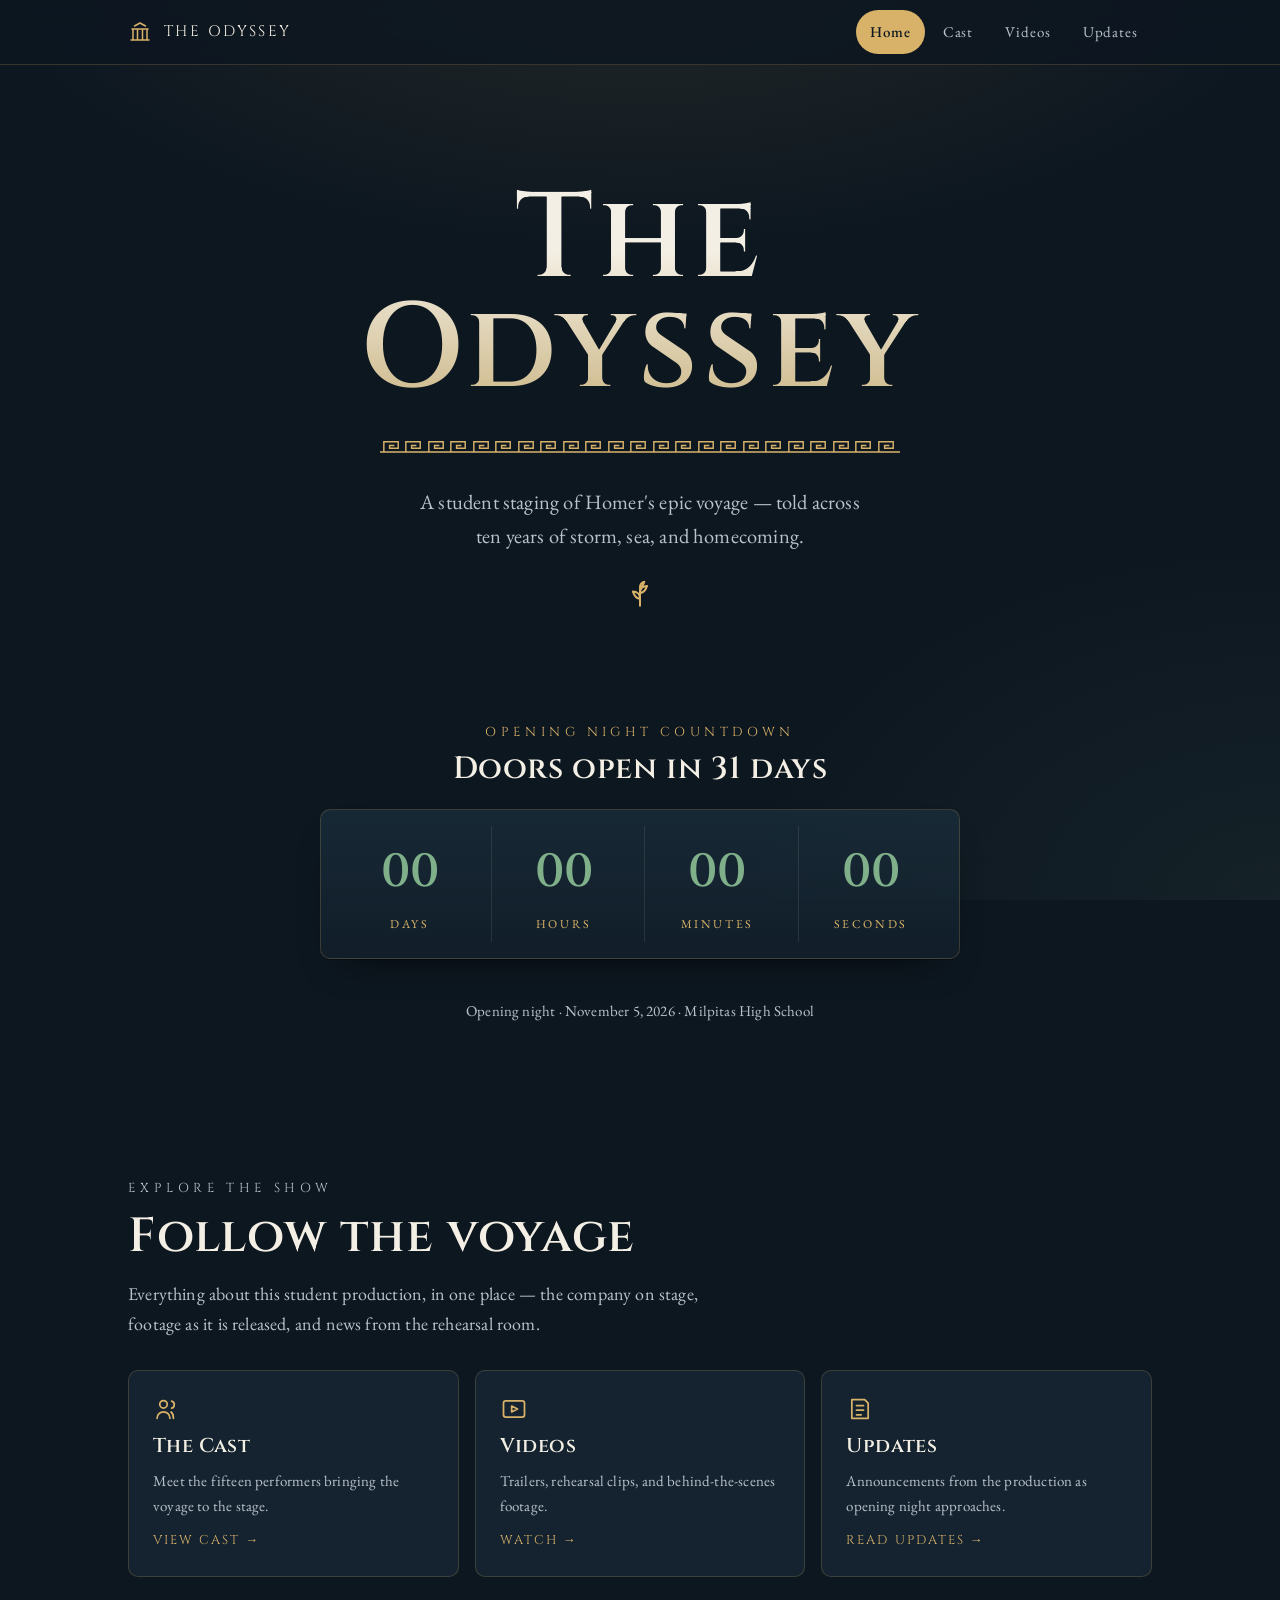
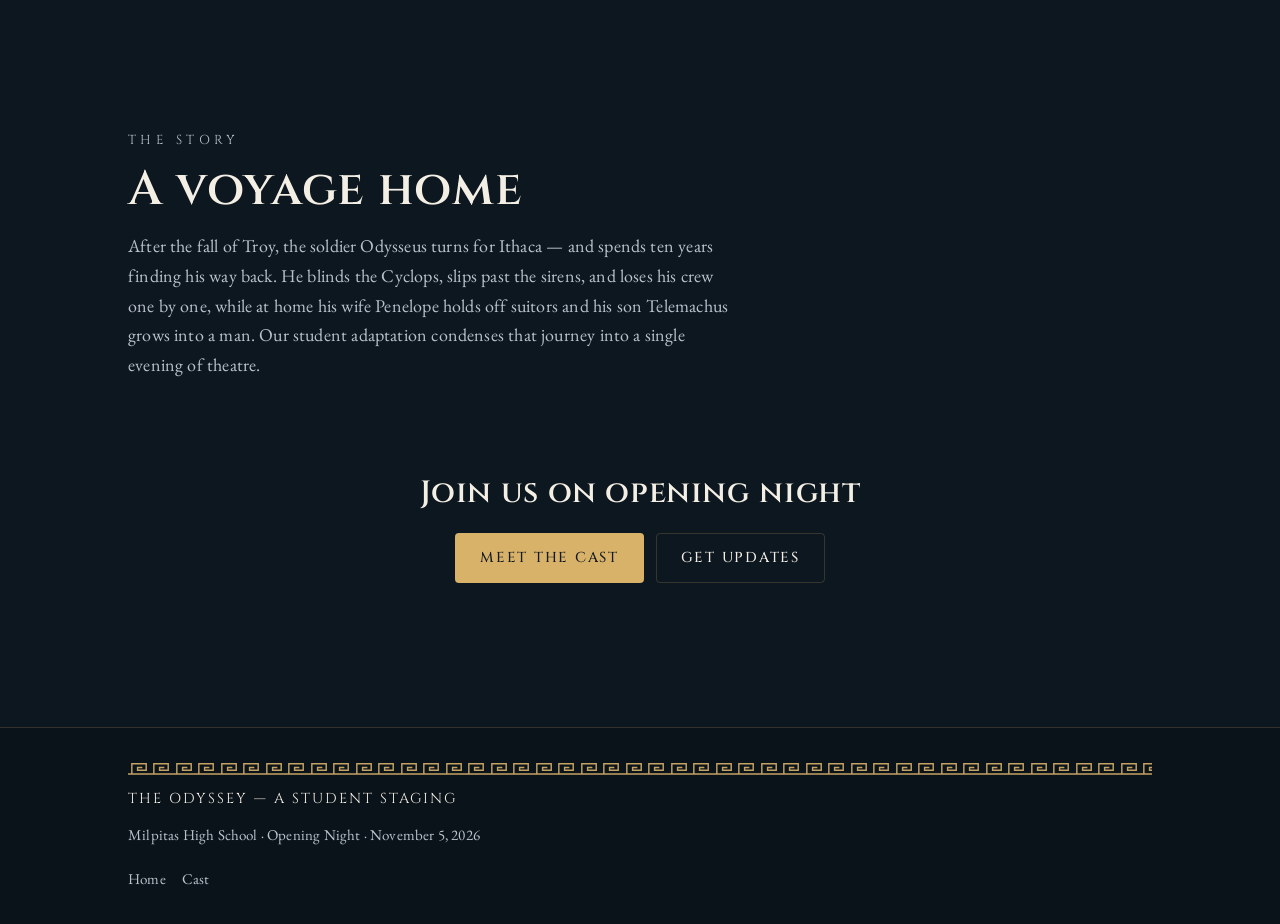
==== index.html @ 6836c72c "added code" ====
<!DOCTYPE html>
<html lang="en">
<head>
  <meta charset="UTF-8">
  <meta name="viewport" content="width=device-width, initial-scale=1">
  <title>The Odyssey — Milpitas High School Student Staging</title>
  <meta name="description" content="The student staging of Homer's Odyssey at Milpitas High School: cast, videos, updates, and opening-night countdown.">
  <link rel="preconnect" href="https://fonts.googleapis.com">
  <link rel="preconnect" href="https://fonts.gstatic.com" crossorigin>
  <link href="https://fonts.googleapis.com/css2?family=Cinzel:wght@500;600;700&family=EB+Garamond:ital,wght@0,400;0,500;0,600;1,400&display=swap" rel="stylesheet">
  <link rel="stylesheet" href="assets/styles.css">
</head>
<body>
  <a class="skip-link" href="#main">Skip to content</a>

  <header class="site-header">
    <div class="wrap inner">
      <a class="brand" href="index.html">
        <svg class="brand__mark" width="24" height="24" viewBox="0 0 24 24" fill="none" stroke="currentColor" stroke-width="1.5" stroke-linecap="round" stroke-linejoin="round" aria-hidden="true">
          <path d="M3 20h18M5 20V9M9.5 20V9M14.5 20V9M19 20V9M4 9h16M6.5 6 12 3l5.5 3"/>
        </svg>
        <span class="brand__text">The Odyssey</span>
      </a>
      <button class="nav-toggle" type="button" aria-expanded="false" aria-controls="primary-nav" aria-label="Toggle navigation menu">
        <svg width="22" height="22" viewBox="0 0 24 24" fill="none" stroke="currentColor" stroke-width="1.8" stroke-linecap="round" aria-hidden="true">
          <path d="M4 7h16M4 12h16M4 17h16"/>
        </svg>
      </button>
      <nav class="site-nav" id="primary-nav" aria-label="Primary">
        <a href="index.html" aria-current="page">Home</a>
        <a href="cast.html">Cast</a>
        <a href="videos.html">Videos</a>
        <a href="updates.html">Updates</a>
      </nav>
    </div>
  </header>

  <main id="main">
    <section class="hero">
      <div class="wrap hero__inner">
        <p class="eyebrow reveal"></p>
        <h1 class="reveal" style="--i:1">The Odyssey</h1>
        <div class="meander hero__rule reveal" style="--i:2" aria-hidden="true"></div>
        <p class="hero__tagline reveal" style="--i:3">A student staging of Homer's epic voyage — told across ten years of storm, sea, and homecoming.</p>
        <div class="hero__laurel reveal" style="--i:4" aria-hidden="true">
          <svg width="34" height="34" viewBox="0 0 24 24" fill="none" stroke="currentColor" stroke-width="1.4" stroke-linecap="round" stroke-linejoin="round">
            <path d="M12 21V8"/>
            <path d="M12 12c0-3 2-5 5-5-1 3-2 5-5 5Z"/>
            <path d="M12 16c0-3-2-5-5-5 1 3 2 5 5 5Z"/>
            <path d="M12 8c0-2 1.5-3.5 3-4-.5 2-1.5 3.5-3 4Z"/>
          </svg>
        </div>
      </div>
    </section>

    <section class="section section--tight" aria-labelledby="countdown-heading">
      <div class="wrap" style="display:grid;gap:24px;justify-items:center;text-align:center;">
        <div>
          <p class="eyebrow" id="countdown-heading">Opening night countdown</p>
          <h2 style="font-size:var(--fs-h3);margin-top:8px;">Doors open in 31 days</h2>
        </div>
        <div class="countdown reveal" data-countdown role="timer" aria-live="off">
          <div class="cd-unit">
            <span class="cd-value" data-unit="days">31</span>
            <span class="cd-label">Days</span>
          </div>
          <div class="cd-unit">
            <span class="cd-value" data-unit="hours">00</span>
            <span class="cd-label">Hours</span>
          </div>
          <div class="cd-unit">
            <span class="cd-value" data-unit="minutes">00</span>
            <span class="cd-label">Minutes</span>
          </div>
          <div class="cd-unit">
            <span class="cd-value" data-unit="seconds">00</span>
            <span class="cd-label">Seconds</span>
          </div>
        </div>
        <p class="countdown__caption" data-countdown-label>Opening night &middot; November 5, 2026 &middot; Milpitas High School</p>
      </div>
    </section>

    <section class="section" aria-labelledby="explore-heading">
      <div class="wrap" style="display:grid;gap:32px;">
        <div class="section-head reveal">
          <p class="eyebrow" id="explore-heading">Explore the show</p>
          <h2>Follow the voyage</h2>
          <p>Everything about this student production, in one place — the company on stage, footage as it is released, and news from the rehearsal room.</p>
        </div>
        <div class="link-grid">
          <a class="link-card reveal" href="cast.html" style="--i:0">
            <span class="link-card__icon">
              <svg width="28" height="28" viewBox="0 0 24 24" fill="none" stroke="currentColor" stroke-width="1.5" stroke-linecap="round" stroke-linejoin="round" aria-hidden="true">
                <circle cx="9" cy="8" r="3.2"/><path d="M3.5 20c0-3.3 2.5-5.5 5.5-5.5s5.5 2.2 5.5 5.5"/><path d="M16 5.2a3.2 3.2 0 0 1 0 6.1M17.5 20c0-2.6-.8-4.4-2-5.4"/>
              </svg>
            </span>
            <h3>The Cast</h3>
            <p>Meet the fifteen performers bringing the voyage to the stage.</p>
            <span class="link-card__more">View cast &rarr;</span>
          </a>
          <a class="link-card reveal" href="videos.html" style="--i:1">
            <span class="link-card__icon">
              <svg width="28" height="28" viewBox="0 0 24 24" fill="none" stroke="currentColor" stroke-width="1.5" stroke-linecap="round" stroke-linejoin="round" aria-hidden="true">
                <rect x="3" y="5" width="18" height="14" rx="2"/><path d="M10 9.5 15 12l-5 2.5Z"/>
              </svg>
            </span>
            <h3>Videos</h3>
            <p>Trailers, rehearsal clips, and behind-the-scenes footage.</p>
            <span class="link-card__more">Watch &rarr;</span>
          </a>
          <a class="link-card reveal" href="updates.html" style="--i:2">
            <span class="link-card__icon">
              <svg width="28" height="28" viewBox="0 0 24 24" fill="none" stroke="currentColor" stroke-width="1.5" stroke-linecap="round" stroke-linejoin="round" aria-hidden="true">
                <path d="M5 4h11l3 3v13H5Z"/><path d="M9 9h6M9 13h6M9 17h4"/>
              </svg>
            </span>
            <h3>Updates</h3>
            <p>Announcements from the production as opening night approaches.</p>
            <span class="link-card__more">Read updates &rarr;</span>
          </a>
        </div>
      </div>
    </section>

    <section class="section section--tight" aria-labelledby="story-heading">
      <div class="wrap">
        <div class="section-head reveal">
          <p class="eyebrow" id="story-heading">The story</p>
          <h2>A voyage home</h2>
          <p>After the fall of Troy, the soldier Odysseus turns for Ithaca — and spends ten years finding his way back. He blinds the Cyclops, slips past the sirens, and loses his crew one by one, while at home his wife Penelope holds off suitors and his son Telemachus grows into a man. Our student adaptation condenses that journey into a single evening of theatre.</p>
        </div>
      </div>
    </section>

    <section class="section section--tight" aria-labelledby="cta-heading">
      <div class="wrap" style="display:grid;gap:24px;justify-items:center;text-align:center;">
        <h2 id="cta-heading" class="reveal" style="font-size:var(--fs-h3)">Join us on opening night</h2>
        <div class="btn-row reveal" style="justify-content:center;--i:1">
          <a class="btn btn--primary" href="cast.html">Meet the Cast</a>
          <a class="btn btn--ghost" href="updates.html">Get Updates</a>
        </div>
      </div>
    </section>
  </main>

  <footer class="site-footer">
    <div class="wrap inner">
      <div class="meander" aria-hidden="true"></div>
      <p class="foot-brand">The Odyssey &mdash; A Student Staging</p>
      <p class="foot-meta">Milpitas High School &middot; Opening Night &middot; November 5, 2026</p>
      <nav class="foot-nav" aria-label="Footer">
        <a href="index.html">Home</a>
        <a href="cast.html">Cast</a>
      </nav>
    </div>
  </footer>

  <script src="assets/main.js"></script>
</body>
</html>
---- assets/styles.css ----
/* OD-LAYOUT-PRIMITIVES v1 — structure only: display, flex/grid, overflow, wrapping, ratio.
   Put this @layer first; product CSS outside the layer always wins. */
@layer od-layout {
  :where(.od-stack,.od-row,.od-row-top,.od-cluster,.od-grid,.od-field,.od-stat,.od-cell,.od-tile) > :where(*) { min-width: 0; }

  /* containers */
  .od-stack   { display: flex; flex-direction: column; gap: var(--od-gap, 8px); }
  .od-row     { display: flex; align-items: center; gap: var(--od-gap, 8px); }
  .od-row-top { display: flex; align-items: flex-start; gap: var(--od-gap, 8px); }
  .od-cluster { display: flex; flex-wrap: wrap; align-items: center; gap: var(--od-gap, 8px); }
  .od-fill    { flex: 1 1 0; min-width: 0; }
  .od-fixed   { flex: none; }
  .od-grid    { display: grid; gap: var(--od-gap, 12px); grid-template-columns: repeat(var(--od-cols, 3), minmax(0, 1fr)); }

  /* stacked information: each piece is its own line — never sibling inline spans */
  .od-stat, .od-field, .od-cell { display: grid; gap: var(--od-gap, 2px); }
  :where(.od-stat,.od-field,.od-cell) > :where(*) { display: block; }
  .od-tile { display: grid; grid-template-rows: auto 1fr; }
  :where(.od-tile) > :where(*) { display: block; }

  /* media keeps its intrinsic ratio by default; never a distorted or cropped
     cover by accident. height:auto lets the ratio win over an <img height="…">
     attribute. Cropping to a uniform box is an explicit opt-in: set --od-ratio
     AND add .od-media-cover together (per the core rule, only where a crop is
     deliberate — tile thumbs, decorative fills — never on full-frame content). */
  .od-media { display: block; width: 100%; height: auto; aspect-ratio: var(--od-ratio, auto); }
  .od-media-cover { object-fit: cover; }

  /* data text only — authored copy is rewritten to its budget instead */
  .od-truncate { display: block; max-width: 100%; overflow: hidden; white-space: nowrap; text-overflow: ellipsis; }
  .od-clamp-2, .od-clamp-3 { display: -webkit-box; -webkit-box-orient: vertical; overflow: hidden; overflow-wrap: anywhere; }
  .od-clamp-2 { -webkit-line-clamp: 2; }
  .od-clamp-3 { -webkit-line-clamp: 3; }
  .od-lines-2 { min-height: calc(2 * 1.4em); }   /* block-level reservation for a shared baseline */
  .od-nowrap  { white-space: nowrap; }           /* 数字+单位 · 价格+起 · 日期+星期 */
  .od-keep    { word-break: keep-all; overflow-wrap: anywhere; } /* CJK labels break at spaces / <wbr> first */

  /* screen skeleton (optional): bars take their own space, the middle scrolls — no padding guessed for chrome */
  .od-screen { display: grid; grid-template-rows: auto minmax(0, 1fr) auto; height: 100%; }
  .od-scroll { overflow-y: auto; overscroll-behavior: contain; min-height: 0; }

  /* horizontal rail: the next item peeks at the edge; trailing room survives overflow */
  .od-rail { display: flex; gap: var(--od-gap, 8px); overflow-x: auto; scroll-snap-type: x proximity; scrollbar-width: none;
             padding-inline: var(--od-rail-pad, 16px); scroll-padding-inline: var(--od-rail-pad, 16px); }
  .od-rail::-webkit-scrollbar { display: none; }
  :where(.od-rail) > :where(*) { flex: none; scroll-snap-align: start; }
  :where(.od-rail) > :where(:last-child) { margin-inline-end: var(--od-rail-pad, 16px); }

  .od-spacer { flex: none; visibility: hidden; pointer-events: none; }
  .od-touch  { min-width: 44px; min-height: 44px; }
}
/* /OD-LAYOUT-PRIMITIVES v1 */

/* ============================================================
   The Odyssey — student staging at Milpitas High School
   Design system: dark theatrical Aegean ground, marble text,
   oxidized-bronze accents, classical serif type.
   ============================================================ */

:root {
  /* color */
  --ground: #0d1720;
  --ground-deep: #0a121a;
  --surface: #14232f;
  --surface-2: #1b2f3d;
  --line: rgba(217, 178, 106, 0.20);
  --line-soft: rgba(244, 239, 228, 0.10);
  --marble: #f4efe4;
  --muted: #b9c3cc;
  --bronze: #d9b26a;
  --bronze-2: #c98a4b;
  --laurel: #7fb08a;

  /* type */
  --ff-display: 'Cinzel', 'Trajan Pro', Georgia, 'Times New Roman', serif;
  --ff-body: 'EB Garamond', Georgia, 'Times New Roman', serif;
  --fs-kicker: 0.8125rem;
  --fs-small: 0.9375rem;
  --fs-body: 1.125rem;      /* 18px */
  --fs-lead: clamp(1.25rem, 1.6vw, 1.5rem);
  --fs-h3: clamp(1.5rem, 2.4vw, 2rem);
  --fs-h2: clamp(2rem, 4vw, 3rem);
  --fs-display: clamp(3.25rem, 13vw, 7.5rem);

  /* spacing */
  --space-1: 4px;
  --space-2: 8px;
  --space-3: 12px;
  --space-4: 16px;
  --space-5: 24px;
  --space-6: 32px;
  --space-7: 48px;
  --space-8: 64px;
  --space-9: 96px;
  --pad-x: clamp(16px, 5vw, 48px);
  --maxw: 1120px;
  --maxw-text: 68ch;

  /* shape */
  --radius-sm: 4px;
  --radius: 10px;
  --radius-lg: 16px;
  --shadow-1: 0 1px 0 rgba(0, 0, 0, 0.35), 0 18px 40px -24px rgba(0, 0, 0, 0.85);
  --shadow-glow: 0 0 0 1px var(--line), 0 24px 60px -30px rgba(217, 178, 106, 0.35);

  /* motion */
  --t-fast: 160ms;
  --t: 220ms;
  --t-slow: 320ms;
  --ease-out: cubic-bezier(0.22, 1, 0.36, 1);
  --ease-in: cubic-bezier(0.55, 0, 1, 0.45);
}

*,
*::before,
*::after { box-sizing: border-box; }

html { -webkit-text-size-adjust: 100%; scroll-behavior: smooth; }

body {
  margin: 0;
  min-height: 100vh;
  color: var(--marble);
  background-color: var(--ground);
  background-image:
    radial-gradient(1100px 520px at 50% -8%, rgba(217, 178, 106, 0.12), transparent 62%),
    radial-gradient(900px 600px at 100% 100%, rgba(127, 176, 138, 0.07), transparent 60%);
  background-attachment: fixed;
  font-family: var(--ff-body);
  font-size: var(--fs-body);
  line-height: 1.65;
  letter-spacing: 0.01em;
  text-rendering: optimizeLegibility;
  -webkit-font-smoothing: antialiased;
}

h1, h2, h3, h4 {
  font-family: var(--ff-display);
  font-weight: 600;
  line-height: 1.08;
  letter-spacing: 0.02em;
  margin: 0;
}

p { margin: 0; }

a { color: var(--bronze); text-decoration-thickness: 1px; text-underline-offset: 3px; }

img, svg { display: block; max-width: 100%; }

::selection { background: rgba(217, 178, 106, 0.28); color: var(--marble); }

:where(a, button, [tabindex]):focus-visible {
  outline: 2px solid var(--bronze);
  outline-offset: 3px;
  border-radius: var(--radius-sm);
}

.skip-link {
  position: absolute;
  left: 16px;
  top: -60px;
  z-index: 100;
  padding: 10px 16px;
  background: var(--bronze);
  color: var(--ground);
  border-radius: var(--radius-sm);
  font-family: var(--ff-display);
  text-decoration: none;
  transition: top var(--t-fast) var(--ease-out);
}
.skip-link:focus { top: 12px; }

/* ---------- Greek key frieze ---------- */
.meander {
  height: 15px;
  background-image: url("data:image/svg+xml,%3Csvg xmlns='http://www.w3.org/2000/svg' width='24' height='16' viewBox='0 0 24 16'%3E%3Cpath d='M0 15H24M4 15V4H19V11H10V8H15' fill='none' stroke='%23d9b26a' stroke-width='1.5'/%3E%3C/svg%3E");
  background-repeat: repeat-x;
  background-size: auto 15px;
  opacity: 0.9;
}

/* ---------- layout wrappers ---------- */
.wrap {
  width: 100%;
  max-width: var(--maxw);
  margin-inline: auto;
  padding-inline: var(--pad-x);
}

.section { padding-block: clamp(40px, 7vw, var(--space-9)); }
.section--tight { padding-block: clamp(32px, 5vw, var(--space-7)); }

.eyebrow {
  font-family: var(--ff-display);
  font-size: var(--fs-kicker);
  letter-spacing: 0.34em;
  text-transform: uppercase;
  color: var(--bronze);
}

.lead { font-size: var(--fs-lead); color: var(--muted); max-width: var(--maxw-text); }

.section-head { max-width: var(--maxw-text); }
.section-head h2 { font-size: var(--fs-h2); margin-top: var(--space-3); }
.section-head p { margin-top: var(--space-4); color: var(--muted); }

/* ---------- header ---------- */
.site-header {
  position: sticky;
  top: 0;
  z-index: 60;
  background: rgba(13, 23, 32, 0.82);
  -webkit-backdrop-filter: blur(12px);
  backdrop-filter: blur(12px);
  border-bottom: 1px solid var(--line);
}
.site-header .inner {
  display: flex;
  align-items: center;
  gap: var(--space-4);
  min-height: 64px;
}
.brand {
  display: inline-flex;
  align-items: center;
  gap: var(--space-3);
  color: var(--marble);
  text-decoration: none;
  font-family: var(--ff-display);
  font-size: 0.95rem;
  letter-spacing: 0.16em;
  text-transform: uppercase;
}
.brand__mark { color: var(--bronze); flex: none; }
.brand__text { display: grid; }
.brand__text small {
  display: block;
  font-family: var(--ff-body);
  font-size: 0.72rem;
  letter-spacing: 0.14em;
  text-transform: none;
  color: var(--muted);
}

.site-nav { display: flex; align-items: center; gap: var(--space-1); margin-left: auto; }
.site-nav a {
  display: inline-block;
  padding: 10px 14px;
  border-radius: 999px;
  color: var(--muted);
  text-decoration: none;
  font-size: var(--fs-small);
  letter-spacing: 0.06em;
  transition: color var(--t-fast) var(--ease-out), background-color var(--t-fast) var(--ease-out);
}
@media (hover: hover) {
  .site-nav a:hover { color: var(--marble); background: rgba(244, 239, 228, 0.07); }
}
.site-nav a[aria-current="page"] { color: var(--ground); background: var(--bronze); font-weight: 500; }

.nav-toggle {
  display: none;
  margin-left: auto;
  width: 44px;
  height: 44px;
  align-items: center;
  justify-content: center;
  padding: 0;
  background: transparent;
  border: 1px solid var(--line);
  border-radius: var(--radius-sm);
  color: var(--marble);
  cursor: pointer;
}
.nav-toggle svg { pointer-events: none; }

@media (max-width: 760px) {
  .nav-toggle { display: inline-flex; }
  .site-nav {
    position: absolute;
    left: 0;
    right: 0;
    top: 100%;
    margin-left: 0;
    flex-direction: column;
    align-items: stretch;
    gap: 0;
    padding: var(--space-2) var(--pad-x) var(--space-4);
    background: rgba(13, 23, 32, 0.98);
    border-bottom: 1px solid var(--line);
    transform-origin: top;
    display: none;
  }
  .site-nav.is-open { display: flex; }
  .site-nav a { padding: 14px 12px; border-radius: var(--radius-sm); font-size: var(--fs-body); }
  .site-nav a[aria-current="page"] { border-radius: var(--radius-sm); }
}

/* ---------- buttons ---------- */
.btn {
  display: inline-flex;
  align-items: center;
  justify-content: center;
  gap: var(--space-2);
  min-height: 48px;
  padding: 12px 24px;
  border-radius: var(--radius-sm);
  border: 1px solid transparent;
  font-family: var(--ff-display);
  font-size: 0.9rem;
  font-weight: 500;
  letter-spacing: 0.12em;
  text-transform: uppercase;
  text-decoration: none;
  cursor: pointer;
  transition: transform var(--t-fast) var(--ease-out), background-color var(--t-fast) var(--ease-out),
              border-color var(--t-fast) var(--ease-out), color var(--t-fast) var(--ease-out);
}
.btn--primary { background: var(--bronze); color: #101a20; }
.btn--ghost { background: transparent; color: var(--marble); border-color: var(--line); }
@media (hover: hover) {
  .btn:hover { transform: translateY(-2px); }
  .btn--primary:hover { background: #e6c483; }
  .btn--ghost:hover { border-color: var(--bronze); color: var(--bronze); }
}
.btn:active { transform: translateY(0); }

.btn-row { display: flex; flex-wrap: wrap; gap: var(--space-3); }

/* ---------- hero ---------- */
.hero { position: relative; overflow: hidden; text-align: center; padding-block: clamp(40px, 8vw, 96px) clamp(32px, 6vw, 64px); }
.hero__inner { display: grid; gap: var(--space-5); justify-items: center; max-width: 920px; margin-inline: auto; }
.hero h1 {
  font-size: var(--fs-display);
  line-height: 0.92;
  letter-spacing: 0.04em;
  background: linear-gradient(180deg, var(--marble) 30%, #cdb98a 100%);
  -webkit-background-clip: text;
  background-clip: text;
  color: transparent;
  text-wrap: balance;
}
.hero__tagline { font-size: var(--fs-lead); color: var(--muted); max-width: 46ch; }
.hero__rule { width: min(520px, 80%); height: 15px; margin-block: var(--space-2); }
.hero__laurel { color: var(--bronze); display: flex; justify-content: center; gap: var(--space-4); }

/* ---------- countdown ---------- */
.countdown {
  display: grid;
  grid-template-columns: repeat(4, minmax(0, 1fr));
  gap: var(--space-2);
  width: min(640px, 100%);
  margin-inline: auto;
  padding: var(--space-4);
  border: 1px solid var(--line);
  border-radius: var(--radius);
  background: linear-gradient(180deg, rgba(27, 47, 61, 0.75), rgba(20, 35, 47, 0.6));
  box-shadow: var(--shadow-1);
}
.cd-unit { display: grid; gap: var(--space-1); padding: var(--space-2) 0; }
.cd-unit + .cd-unit { border-left: 1px solid var(--line-soft); }
.cd-value {
  font-family: var(--ff-display);
  font-size: clamp(1.9rem, 5.5vw, 2.9rem);
  font-weight: 600;
  color: var(--marble);
  font-variant-numeric: tabular-nums;
}
.cd-label {
  font-size: 0.75rem;
  letter-spacing: 0.22em;
  text-transform: uppercase;
  color: var(--bronze);
}
.countdown__caption { margin-top: var(--space-4); color: var(--muted); font-size: var(--fs-small); }
.countdown.is-live .cd-value { color: var(--laurel); }

/* ---------- quick links ---------- */
.link-grid { display: grid; grid-template-columns: repeat(3, minmax(0, 1fr)); gap: var(--space-4); }
.link-card {
  display: grid;
  gap: var(--space-3);
  align-content: start;
  padding: var(--space-5);
  border: 1px solid var(--line);
  border-radius: var(--radius);
  background: var(--surface);
  color: var(--marble);
  text-decoration: none;
  transition: transform var(--t) var(--ease-out), border-color var(--t) var(--ease-out), background-color var(--t) var(--ease-out);
}
.link-card__icon { color: var(--bronze); }
.link-card h3 { font-size: 1.25rem; }
.link-card p { color: var(--muted); font-size: var(--fs-small); }
.link-card__more { color: var(--bronze); font-family: var(--ff-display); font-size: 0.8rem; letter-spacing: 0.16em; text-transform: uppercase; }
@media (hover: hover) {
  .link-card:hover { transform: translateY(-4px); border-color: var(--bronze); background: var(--surface-2); }
}

/* ---------- cast ---------- */
.cast-grid { display: grid; grid-template-columns: repeat(auto-fill, minmax(200px, 1fr)); gap: var(--space-4); }
.cast-card {
  display: grid;
  justify-items: center;
  gap: var(--space-3);
  padding: var(--space-6) var(--space-4);
  border: 1px solid var(--line);
  border-radius: var(--radius);
  background: var(--surface);
  text-align: center;
  transition: transform var(--t) var(--ease-out), border-color var(--t) var(--ease-out);
}
@media (hover: hover) {
  .cast-card:hover { transform: translateY(-4px); border-color: var(--bronze); }
}
.monogram {
  display: grid;
  place-items: center;
  width: 68px;
  height: 68px;
  border-radius: 50%;
  border: 1px solid var(--bronze);
  color: var(--bronze);
  font-family: var(--ff-display);
  font-size: 1.35rem;
  letter-spacing: 0.04em;
  background: radial-gradient(circle at 50% 30%, rgba(217, 178, 106, 0.16), transparent 70%);
}
.cast-card__name { font-family: var(--ff-display); font-size: 1.05rem; line-height: 1.25; }
.cast-card__role { color: var(--muted); font-size: var(--fs-small); letter-spacing: 0.04em; }

.cast-note {
  display: flex;
  flex-wrap: wrap;
  align-items: baseline;
  gap: var(--space-3);
  padding: var(--space-4) var(--space-5);
  border: 1px solid var(--line);
  border-radius: var(--radius);
  background: var(--surface);
}
.cast-note strong { font-family: var(--ff-display); color: var(--bronze); font-weight: 600; }

/* ---------- videos ---------- */
.feature-video {
  position: relative;
  aspect-ratio: 16 / 9;
  border: 1px solid var(--line);
  border-radius: var(--radius);
  background:
    radial-gradient(120% 100% at 50% 0%, rgba(217, 178, 106, 0.13), transparent 62%),
    var(--ground-deep);
  display: grid;
  place-items: center;
  text-align: center;
  overflow: hidden;
}
.feature-video__inner { display: grid; gap: var(--space-3); justify-items: center; padding: var(--space-6); }
.play-ring {
  display: grid;
  place-items: center;
  width: 76px;
  height: 76px;
  border-radius: 50%;
  border: 1px solid var(--bronze);
  color: var(--bronze);
  background: rgba(13, 23, 32, 0.55);
}
.video-grid { display: grid; grid-template-columns: repeat(3, minmax(0, 1fr)); gap: var(--space-4); margin-top: var(--space-5); }
.video-card {
  display: grid;
  gap: var(--space-3);
  padding: var(--space-4);
  border: 1px solid var(--line);
  border-radius: var(--radius);
  background: var(--surface);
}
.video-card__thumb {
  position: relative;
  aspect-ratio: 16 / 9;
  border-radius: var(--radius-sm);
  background: var(--ground-deep);
  border: 1px solid var(--line-soft);
  display: grid;
  place-items: center;
  color: var(--bronze);
}
.video-card h3 { font-size: 1.1rem; }
.video-card p { color: var(--muted); font-size: var(--fs-small); }
.tag {
  display: inline-block;
  padding: 3px 10px;
  border: 1px solid var(--line);
  border-radius: 999px;
  font-size: 0.72rem;
  letter-spacing: 0.16em;
  text-transform: uppercase;
  color: var(--bronze);
}

/* ---------- updates ---------- */
.update-feed { display: grid; gap: var(--space-4); }
.update {
  display: grid;
  gap: var(--space-3);
  padding: var(--space-5);
  border: 1px solid var(--line);
  border-left: 2px solid var(--bronze);
  border-radius: var(--radius);
  background: var(--surface);
}
.update__meta { display: flex; flex-wrap: wrap; align-items: center; gap: var(--space-3); color: var(--muted); font-size: var(--fs-small); }
.update h3 { font-size: var(--fs-h3); }
.update p { color: var(--muted); max-width: var(--maxw-text); }
.update--empty { border-left-style: dashed; opacity: 0.9; }

/* ---------- footer ---------- */
.site-footer { margin-top: var(--space-9); border-top: 1px solid var(--line); background: var(--ground-deep); }
.site-footer .inner { display: grid; gap: var(--space-3); padding-block: var(--space-6); }
.foot-brand { font-family: var(--ff-display); letter-spacing: 0.14em; text-transform: uppercase; font-size: 0.9rem; }
.foot-meta { color: var(--muted); font-size: var(--fs-small); }
.foot-nav { display: flex; flex-wrap: wrap; gap: var(--space-4); margin-top: var(--space-2); }
.foot-nav a { color: var(--muted); text-decoration: none; font-size: var(--fs-small); }
@media (hover: hover) { .foot-nav a:hover { color: var(--bronze); } }

/* ---------- reveal ---------- */
.reveal { opacity: 0; transform: translateY(16px); transition: opacity var(--t-slow) var(--ease-out), transform var(--t-slow) var(--ease-out); }
.reveal.is-visible { opacity: 1; transform: none; }
.reveal[style*="--i"] { transition-delay: calc(var(--i) * 40ms); }

@media (prefers-reduced-motion: reduce) {
  html { scroll-behavior: auto; }
  .reveal { opacity: 1; transform: none; transition: none; }
  *, *::before, *::after { animation-duration: 0.001ms !important; transition-duration: 0.001ms !important; }
}

/* ---------- responsive ---------- */
@media (max-width: 900px) {
  .link-grid { grid-template-columns: 1fr; }
  .video-grid { grid-template-columns: 1fr; }
}
@media (max-width: 560px) {
  .countdown { grid-template-columns: repeat(2, minmax(0, 1fr)); gap: var(--space-2); }
  .cd-unit:nth-child(3) { border-left: none; }
  .cast-grid { grid-template-columns: repeat(2, minmax(0, 1fr)); }
  .hero__tagline { font-size: var(--fs-body); }
}
@media (max-width: 380px) {
  .cast-grid { grid-template-columns: 1fr; }
}
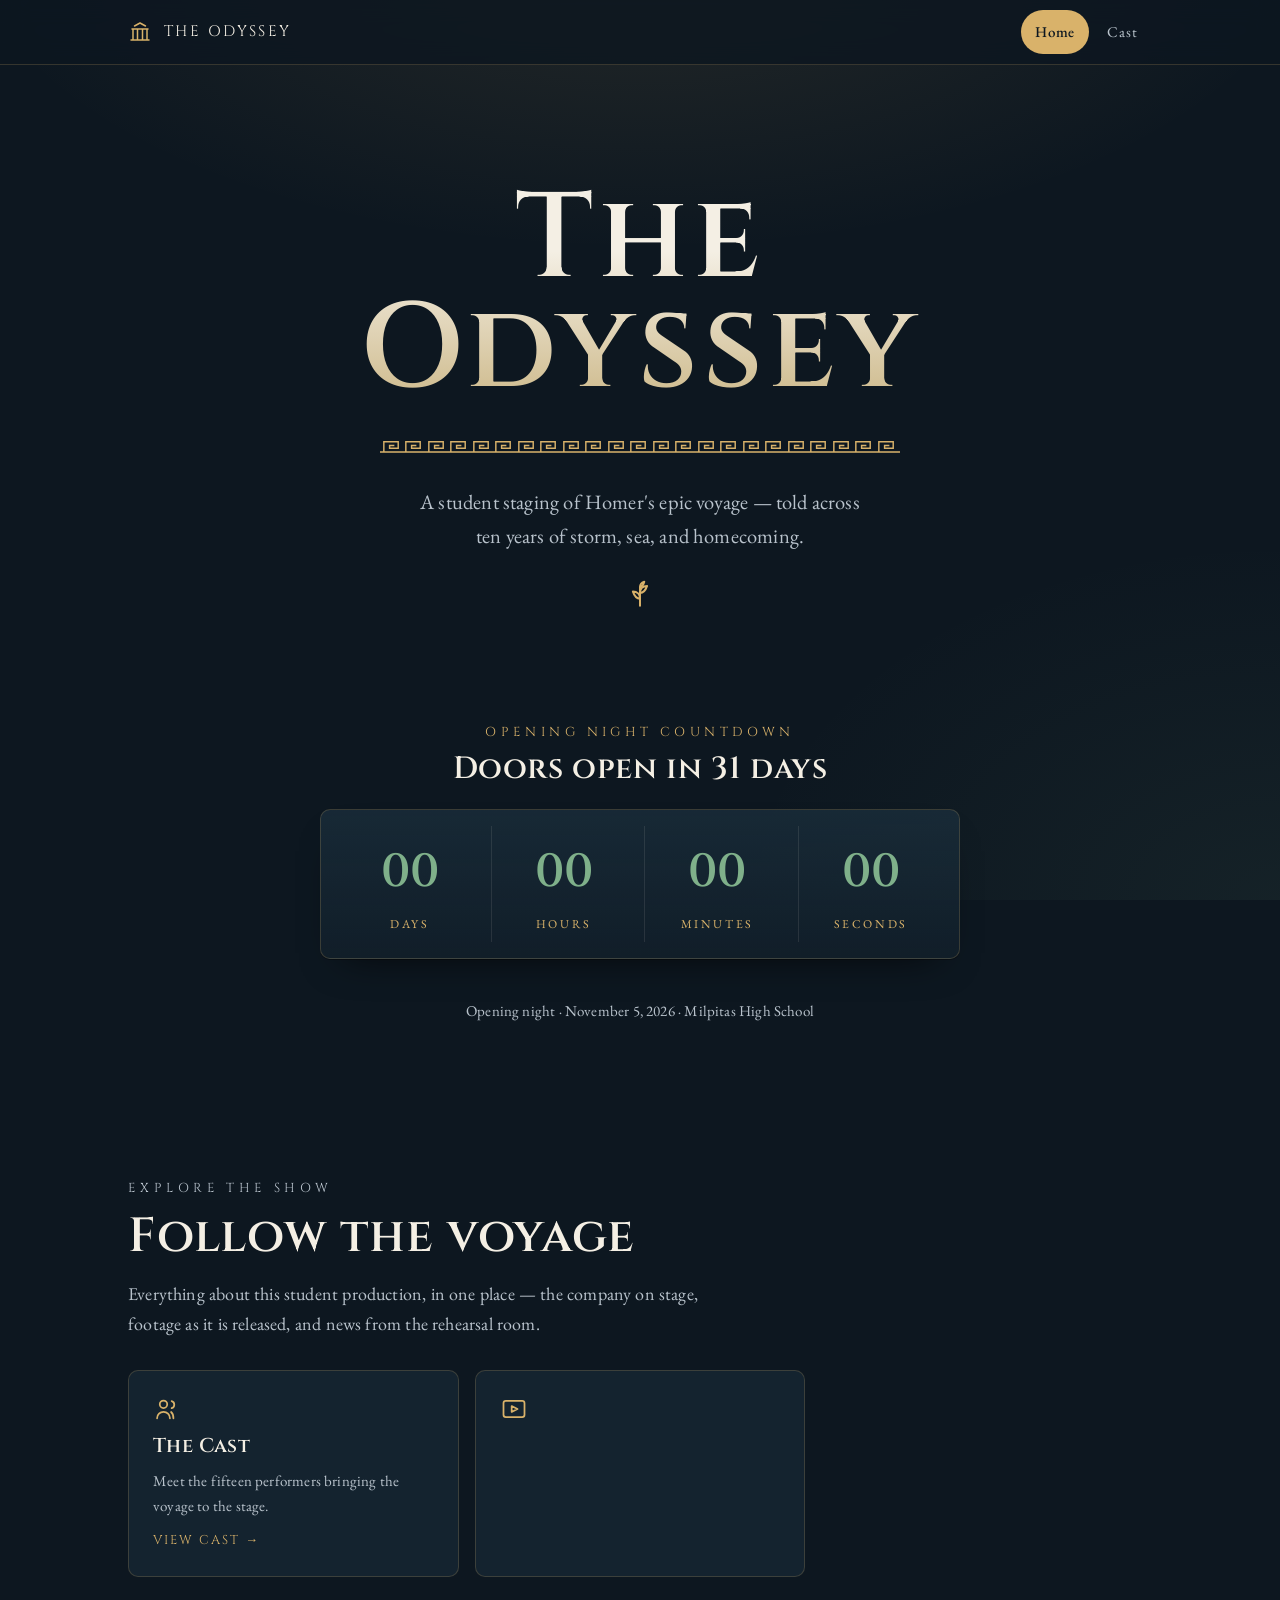
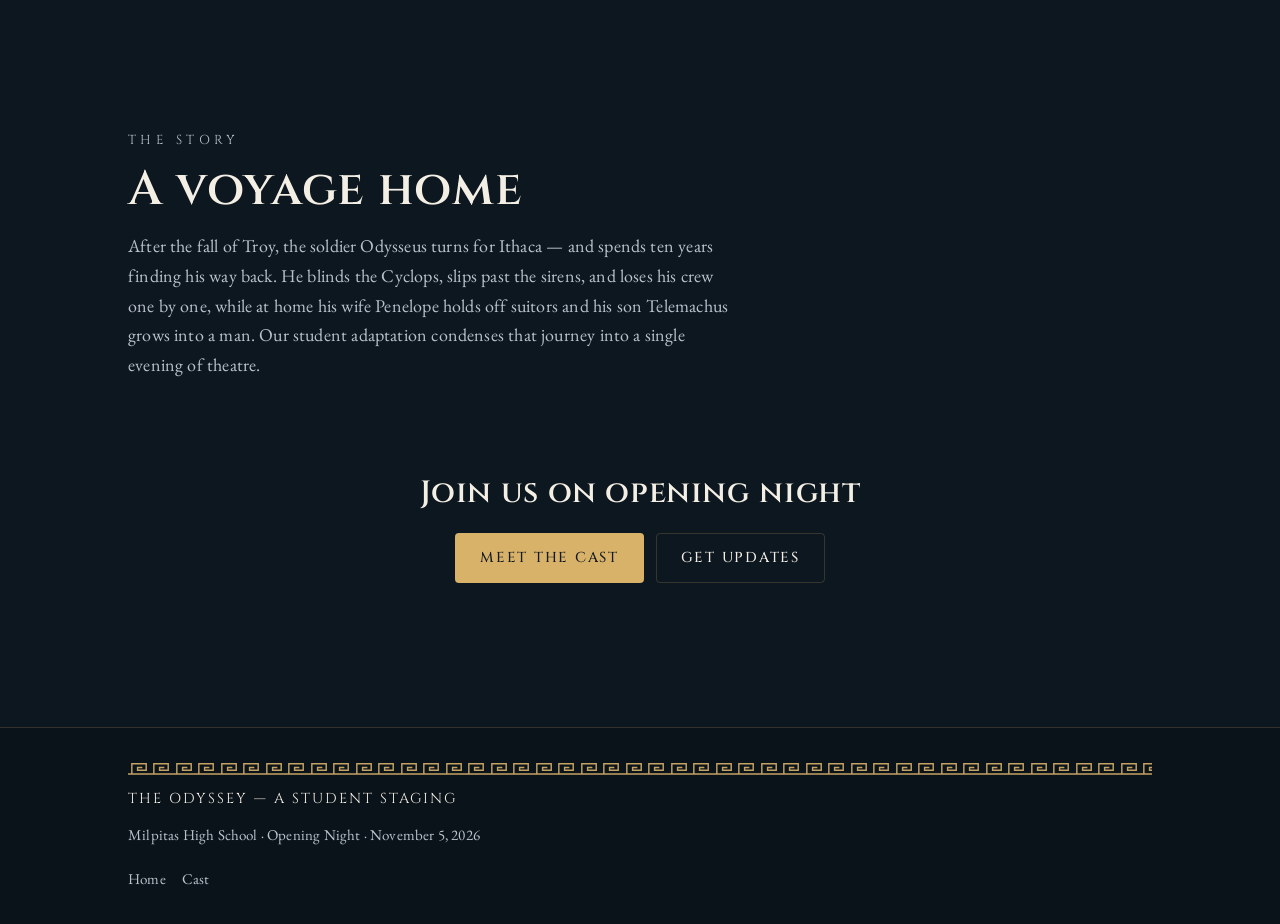
==== commit 7a0579d6: "fixed code" ====
--- a/index.html
+++ b/index.html
@@ -4,7 +4,7 @@
   <meta charset="UTF-8">
   <meta name="viewport" content="width=device-width, initial-scale=1">
   <title>The Odyssey — Milpitas High School Student Staging</title>
-  <meta name="description" content="The student staging of Homer's Odyssey at Milpitas High School: cast, videos, updates, and opening-night countdown.">
+  <meta name="description" content="The student staging of Homer's Odyssey at Milpitas High School: cast, and opening-night countdown.">
   <link rel="preconnect" href="https://fonts.googleapis.com">
   <link rel="preconnect" href="https://fonts.gstatic.com" crossorigin>
   <link href="https://fonts.googleapis.com/css2?family=Cinzel:wght@500;600;700&family=EB+Garamond:ital,wght@0,400;0,500;0,600;1,400&display=swap" rel="stylesheet">
@@ -29,8 +29,6 @@
       <nav class="site-nav" id="primary-nav" aria-label="Primary">
         <a href="index.html" aria-current="page">Home</a>
         <a href="cast.html">Cast</a>
-        <a href="videos.html">Videos</a>
-        <a href="updates.html">Updates</a>
       </nav>
     </div>
   </header>
@@ -105,20 +103,9 @@
                 <rect x="3" y="5" width="18" height="14" rx="2"/><path d="M10 9.5 15 12l-5 2.5Z"/>
               </svg>
             </span>
-            <h3>Videos</h3>
-            <p>Trailers, rehearsal clips, and behind-the-scenes footage.</p>
-            <span class="link-card__more">Watch &rarr;</span>
+            
           </a>
-          <a class="link-card reveal" href="updates.html" style="--i:2">
-            <span class="link-card__icon">
-              <svg width="28" height="28" viewBox="0 0 24 24" fill="none" stroke="currentColor" stroke-width="1.5" stroke-linecap="round" stroke-linejoin="round" aria-hidden="true">
-                <path d="M5 4h11l3 3v13H5Z"/><path d="M9 9h6M9 13h6M9 17h4"/>
-              </svg>
-            </span>
-            <h3>Updates</h3>
-            <p>Announcements from the production as opening night approaches.</p>
-            <span class="link-card__more">Read updates &rarr;</span>
-          </a>
+          
         </div>
       </div>
     </section>
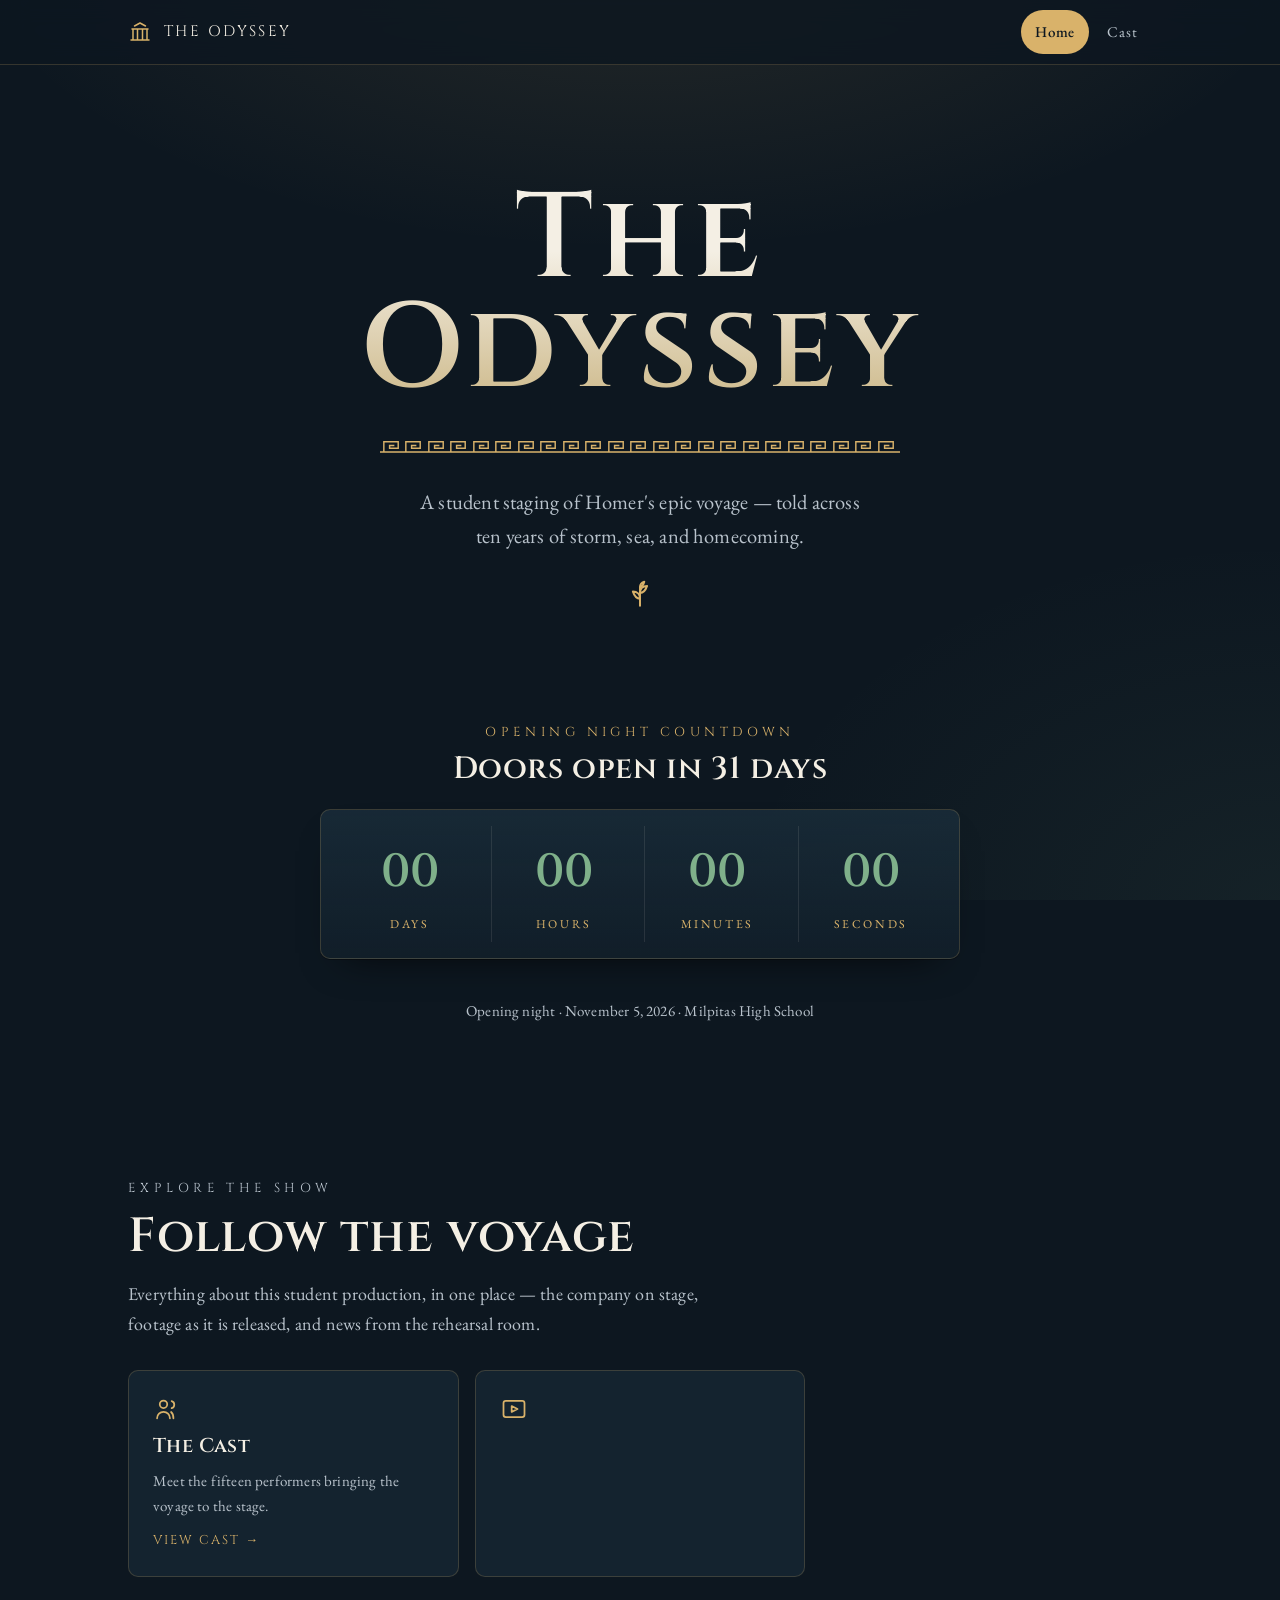
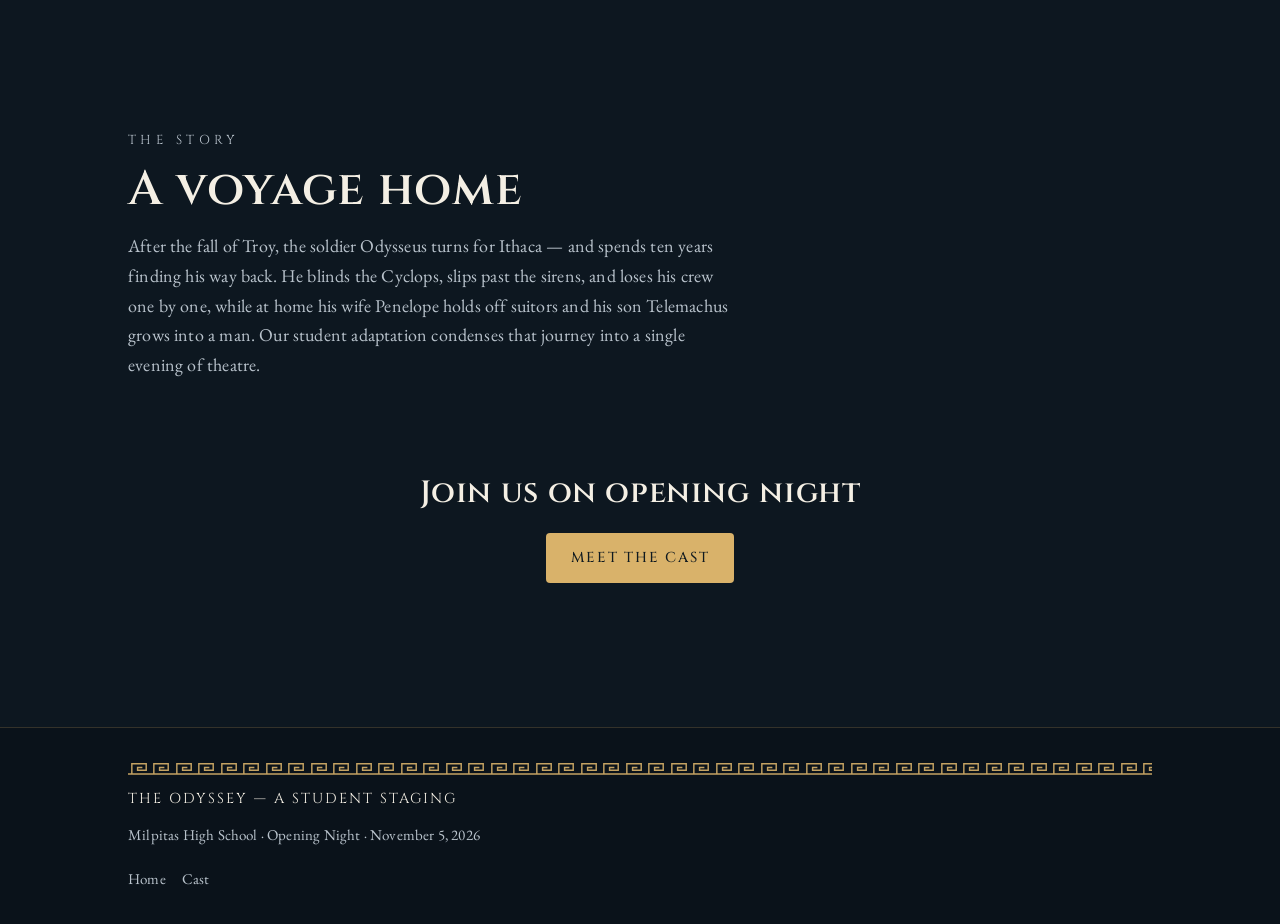
==== commit 766d2063: "removed updates" ====
--- a/index.html
+++ b/index.html
@@ -125,7 +125,6 @@
         <h2 id="cta-heading" class="reveal" style="font-size:var(--fs-h3)">Join us on opening night</h2>
         <div class="btn-row reveal" style="justify-content:center;--i:1">
           <a class="btn btn--primary" href="cast.html">Meet the Cast</a>
-          <a class="btn btn--ghost" href="updates.html">Get Updates</a>
         </div>
       </div>
     </section>
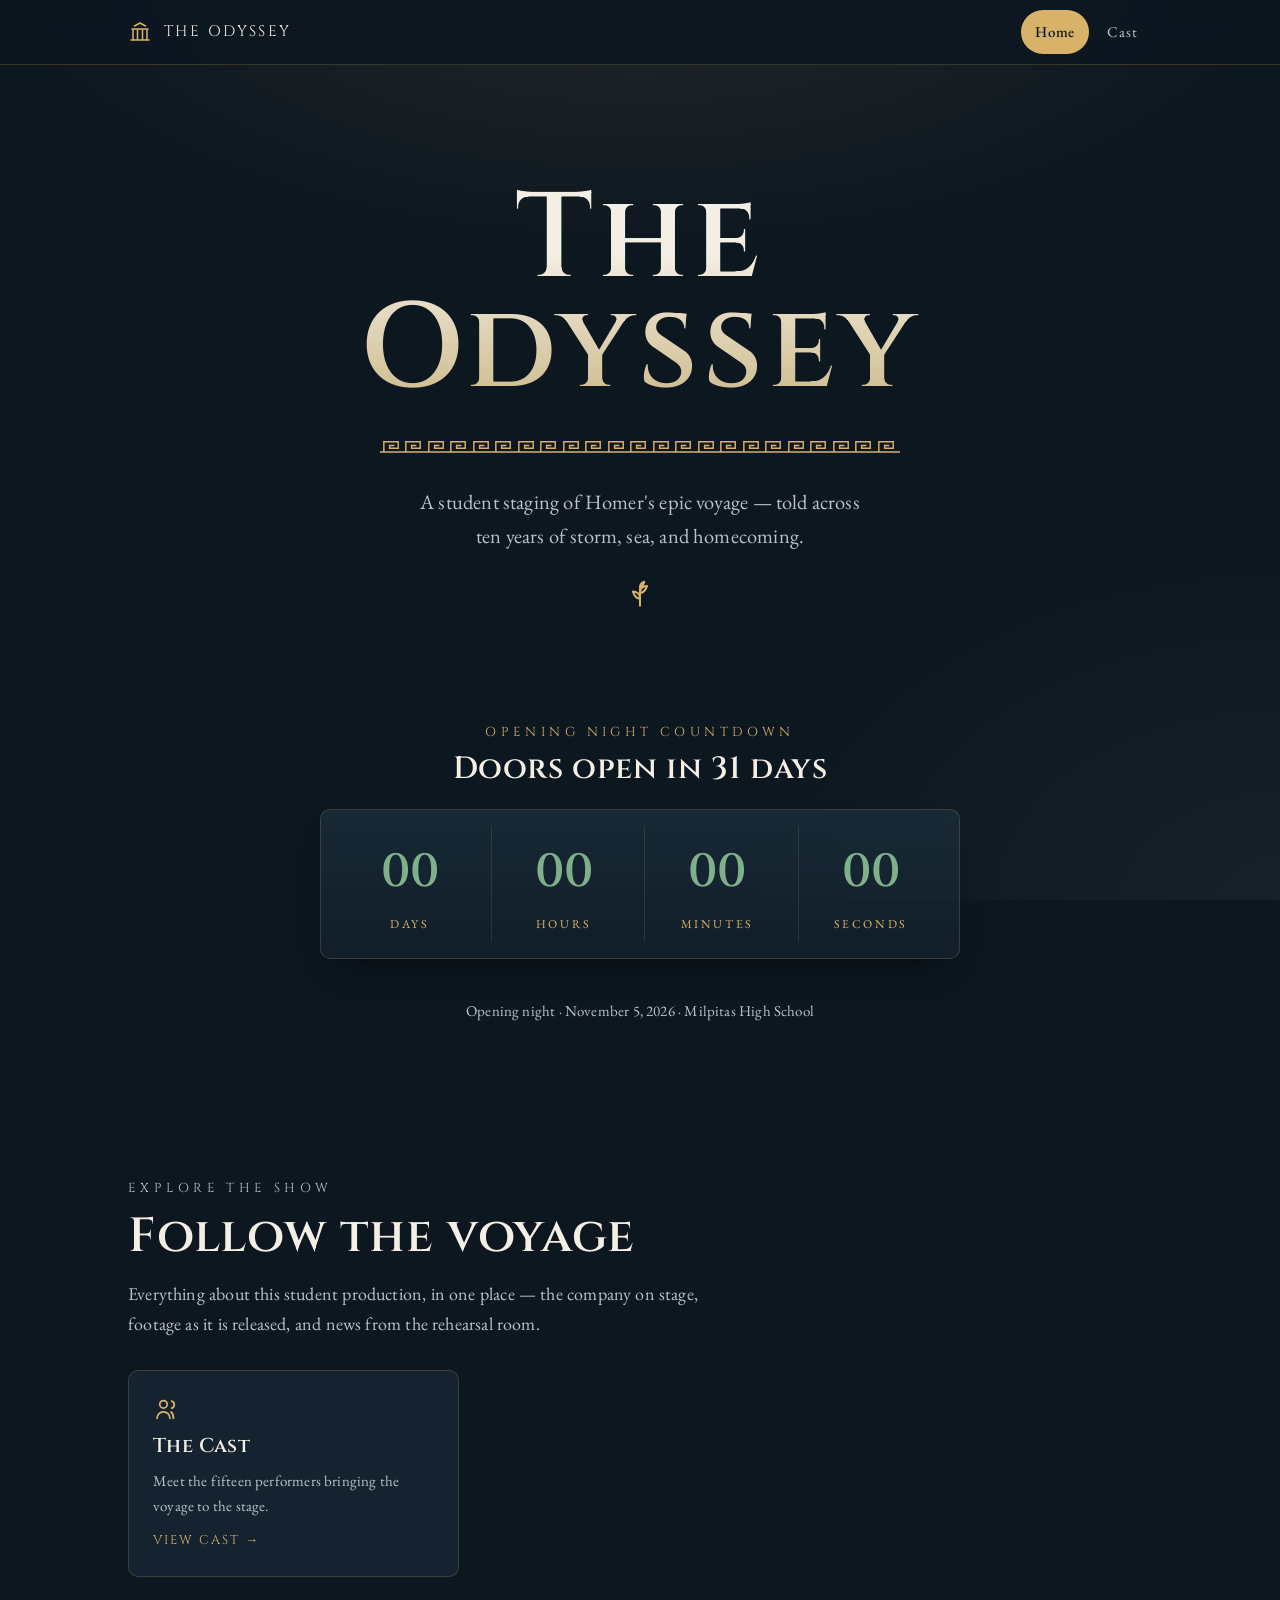
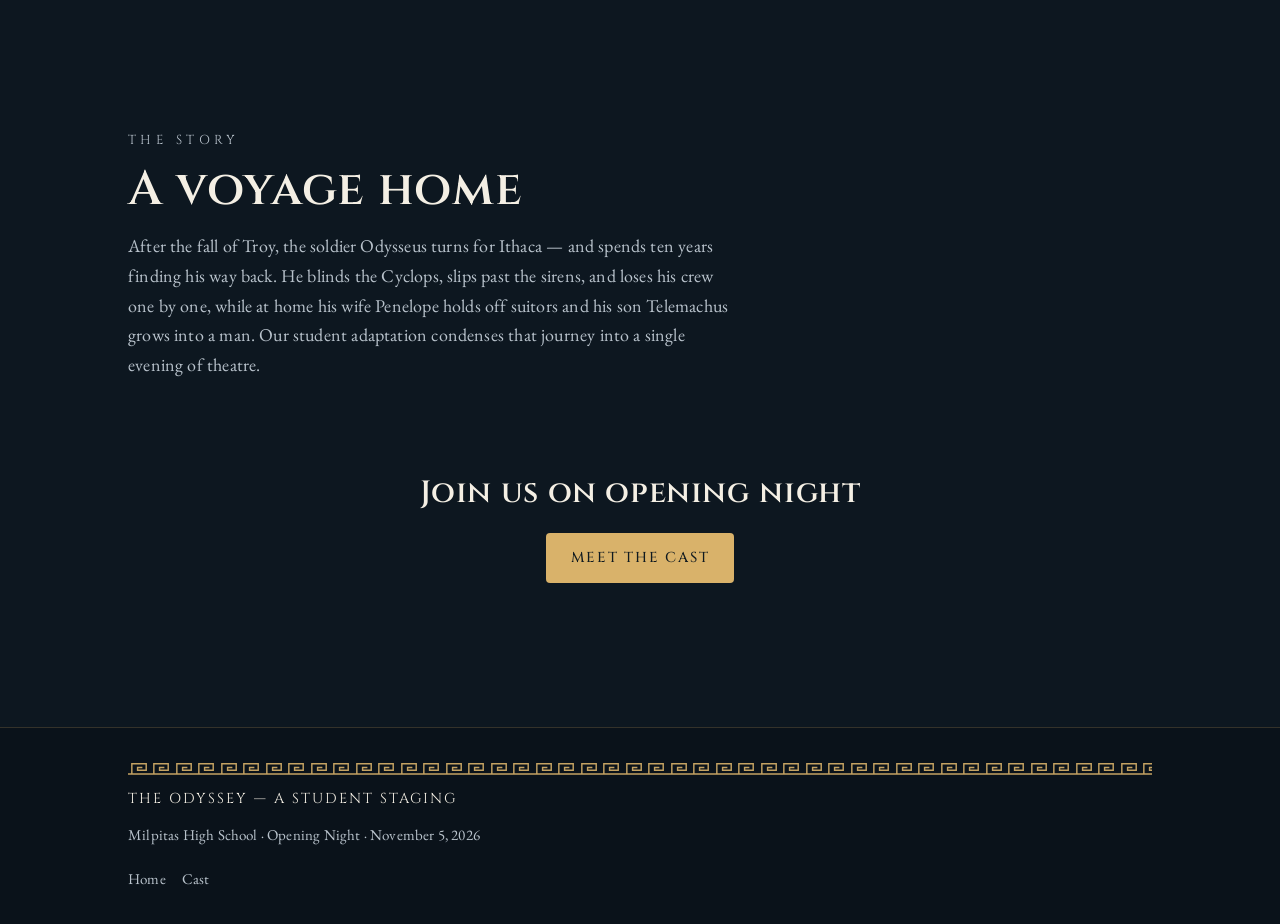
==== commit 27b023cd: "removed video final" ====
--- a/index.html
+++ b/index.html
@@ -97,14 +97,7 @@
             <p>Meet the fifteen performers bringing the voyage to the stage.</p>
             <span class="link-card__more">View cast &rarr;</span>
           </a>
-          <a class="link-card reveal" href="videos.html" style="--i:1">
-            <span class="link-card__icon">
-              <svg width="28" height="28" viewBox="0 0 24 24" fill="none" stroke="currentColor" stroke-width="1.5" stroke-linecap="round" stroke-linejoin="round" aria-hidden="true">
-                <rect x="3" y="5" width="18" height="14" rx="2"/><path d="M10 9.5 15 12l-5 2.5Z"/>
-              </svg>
-            </span>
-            
-          </a>
+        
           
         </div>
       </div>
